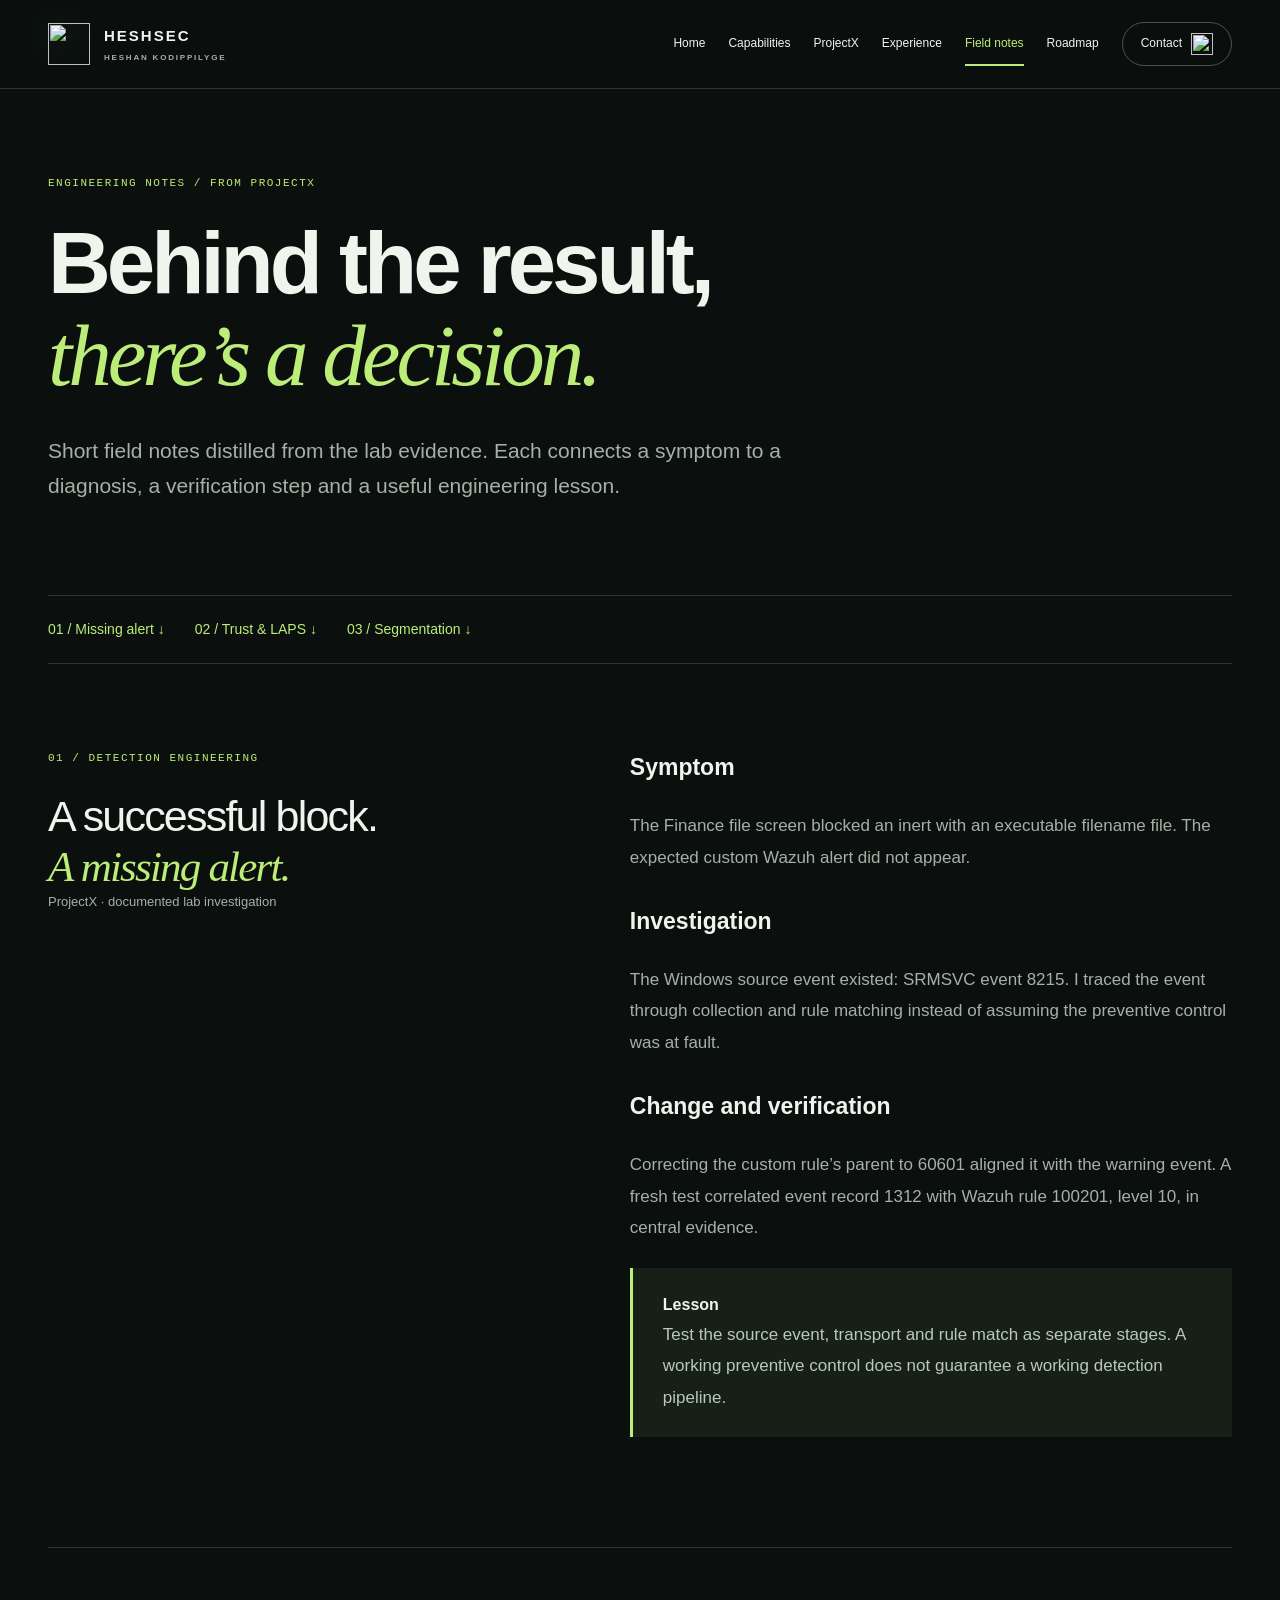
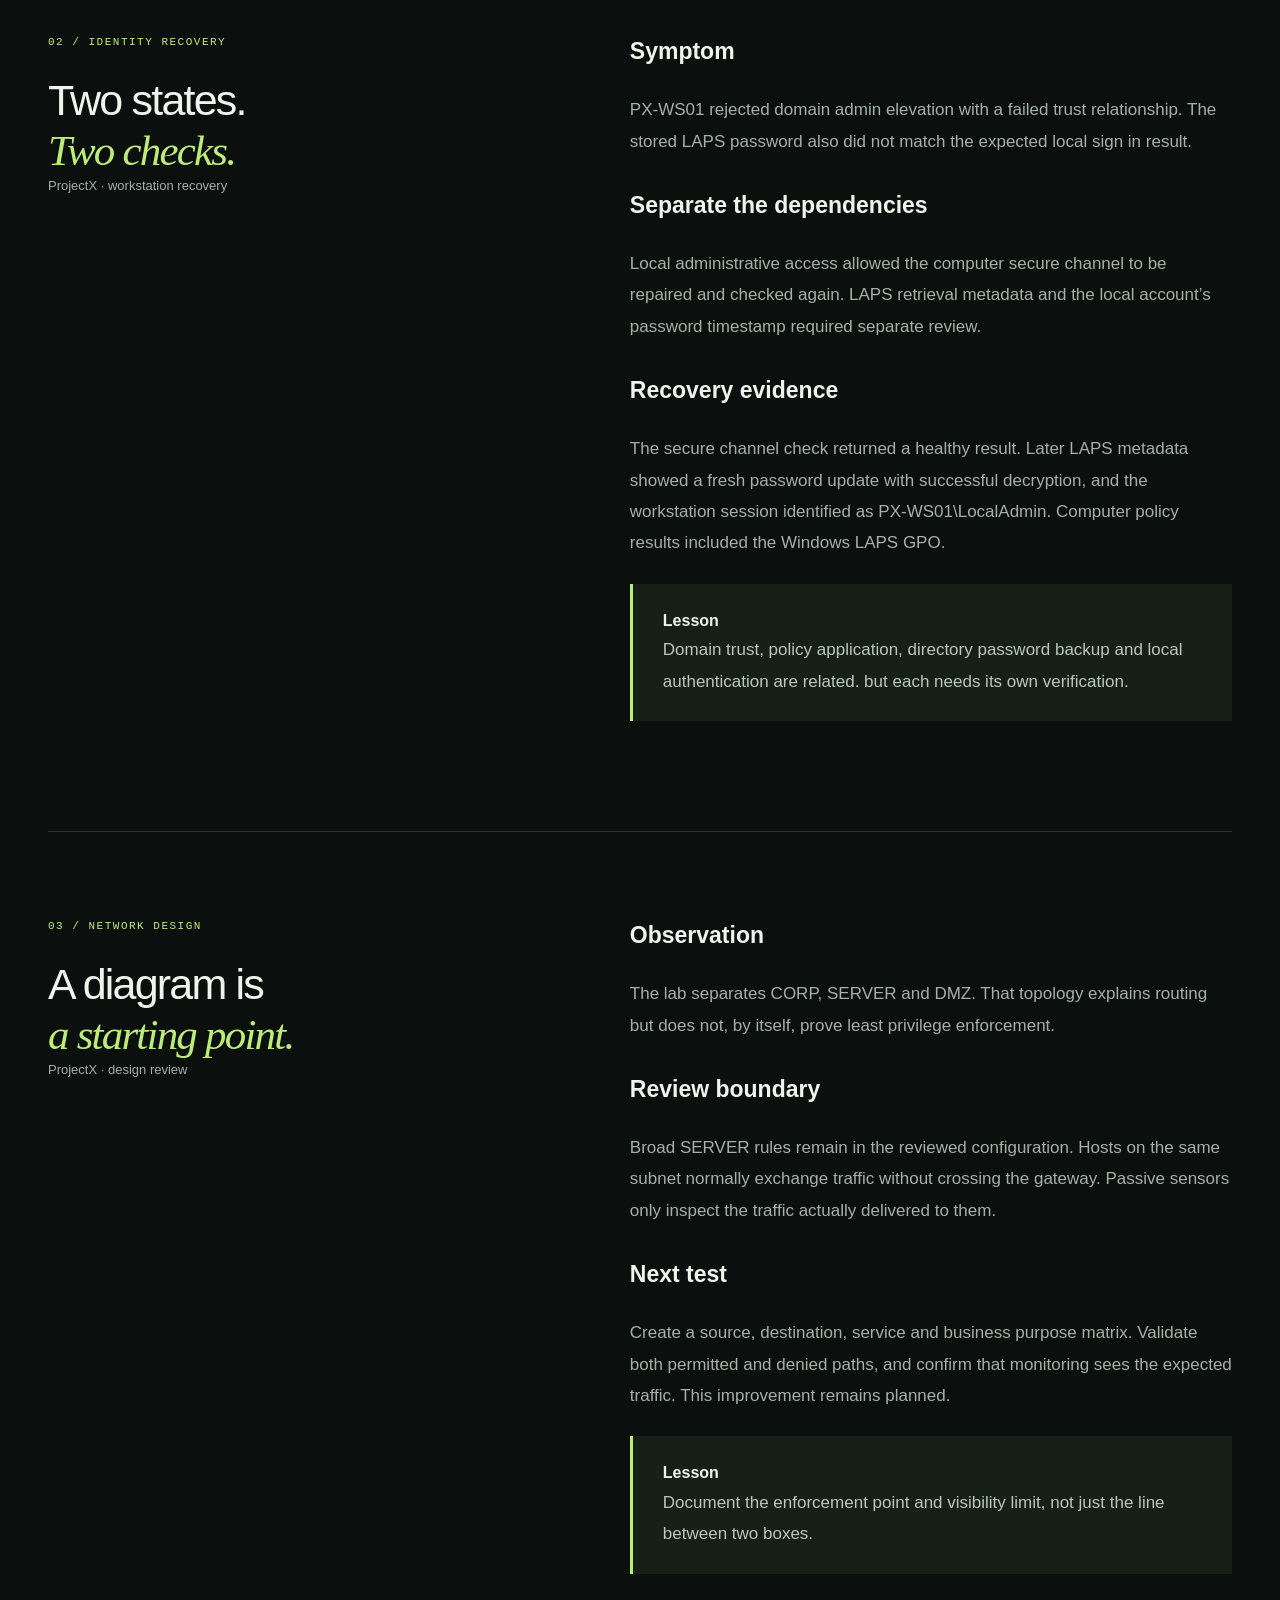
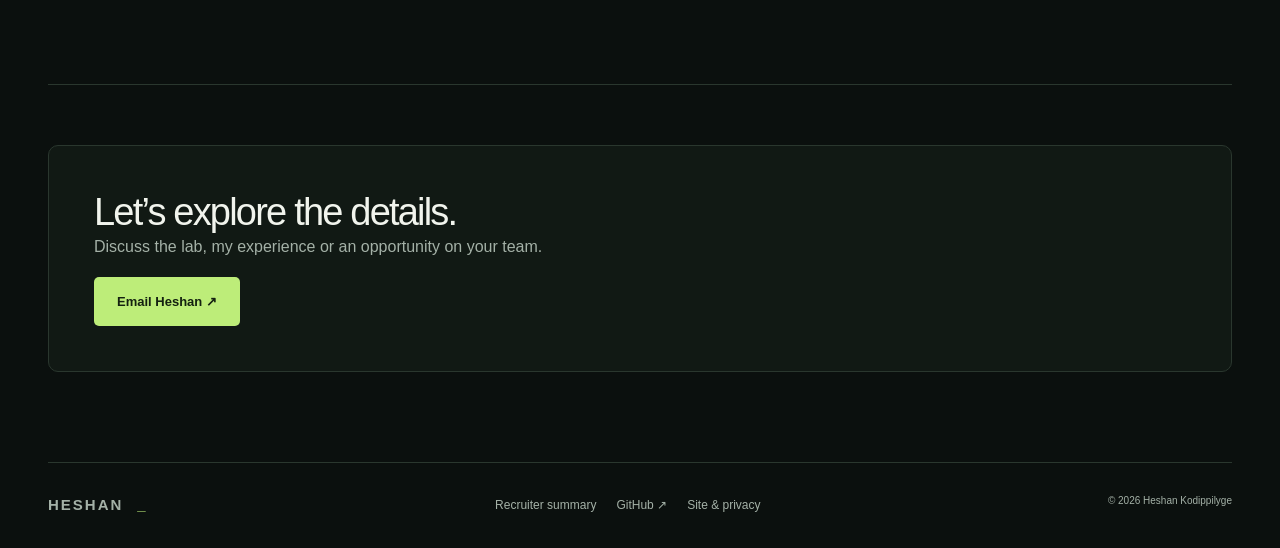
==== notes.html @ a9aa7997 "Publish HeshSec cybersecurity portfolio" ====
<!doctype html>
<html lang="en"><head><meta charset="utf-8"><meta name="viewport" content="width=device-width,initial-scale=1"><meta name="theme-color" content="#0b100e"><meta name="description" content="ProjectX investigations: missing Wazuh alerts, workstation trust and LAPS recovery, and network boundary limitations."><meta property="og:title" content="Engineering field notes — Heshan"><meta property="og:description" content="ProjectX investigations: missing Wazuh alerts, workstation trust and LAPS recovery, and network boundary limitations."><meta property="og:type" content="website"><title>Engineering field notes.  Heshan Kodippilyge</title><link rel="icon" href="assets/favicon.svg" type="image/svg+xml"><link rel="stylesheet" href="styles.css"><script src="app.js" defer></script></head><body><a class="skip" href="#main">Skip to content</a><header class="site-header"><div class="nav wrap"><a class="brand" href="index.html" aria-label="Heshan home"><img src="assets/heshsec.svg" width="42" height="42" alt=""><span>HESHSEC<small>HESHAN KODIPPILYGE</small></span></a><button class="menu" aria-expanded="false" aria-controls="navigation" aria-label="Toggle navigation">Menu ☰</button><nav id="navigation" aria-label="Main navigation"><a href="index.html">Home</a><a href="capabilities.html">Capabilities</a><a href="projectx.html">ProjectX</a><a href="about.html">Experience</a><a href="notes.html">Field notes</a><a href="outlook.html">Roadmap</a><a class="nav-cta" href="index.html#connect">Contact <img class="icon" src="assets/icon-arrow.svg" width="24" height="24" alt=""></a></nav></div></header><main id="main"><section class="page-hero wrap"><p class="eyebrow">ENGINEERING NOTES / FROM PROJECTX</p><h1>Behind the result,<br><em>there’s a decision.</em></h1><p class="lead">Short field notes distilled from the lab evidence. Each connects a symptom to a diagnosis, a verification step and a useful engineering lesson.</p></section>
<nav class="wrap note-index" aria-label="Field note topics"><a href="#detection">01 / Missing alert ↓</a><a href="#trust">02 / Trust &amp; LAPS ↓</a><a href="#boundaries">03 / Segmentation ↓</a></nav>
<article id="detection" class="wrap journal"><div><p class="eyebrow">01 / DETECTION ENGINEERING</p><h2>A successful block.<br><em>A missing alert.</em></h2><p class="small">ProjectX · documented lab investigation</p></div><div class="prose"><h3>Symptom</h3><p>The Finance file screen blocked an inert with an executable filename file. The expected custom Wazuh alert did not appear.</p><h3>Investigation</h3><p>The Windows source event existed: SRMSVC event 8215. I traced the event through collection and rule matching instead of assuming the preventive control was at fault.</p><h3>Change and verification</h3><p>Correcting the custom rule’s parent to 60601 aligned it with the warning event. A fresh test correlated event record 1312 with Wazuh rule 100201, level 10, in central evidence.</p><div class="callout"><strong>Lesson</strong><p>Test the source event, transport and rule match as separate stages. A working preventive control does not guarantee a working detection pipeline.</p></div></div></article>
<article id="trust" class="wrap journal"><div><p class="eyebrow">02 / IDENTITY RECOVERY</p><h2>Two states.<br><em>Two checks.</em></h2><p class="small">ProjectX · workstation recovery</p></div><div class="prose"><h3>Symptom</h3><p>PX-WS01 rejected domain admin elevation with a failed trust relationship. The stored LAPS password also did not match the expected local sign in result.</p><h3>Separate the dependencies</h3><p>Local administrative access allowed the computer secure channel to be repaired and checked again. LAPS retrieval metadata and the local account’s password timestamp required separate review.</p><h3>Recovery evidence</h3><p>The secure channel check returned a healthy result. Later LAPS metadata showed a fresh password update with successful decryption, and the workstation session identified as PX-WS01\LocalAdmin. Computer policy results included the Windows LAPS GPO.</p><div class="callout"><strong>Lesson</strong><p>Domain trust, policy application, directory password backup and local authentication are related. but each needs its own verification.</p></div></div></article>
<article id="boundaries" class="wrap journal"><div><p class="eyebrow">03 / NETWORK DESIGN</p><h2>A diagram is<br><em>a starting point.</em></h2><p class="small">ProjectX · design review</p></div><div class="prose"><h3>Observation</h3><p>The lab separates CORP, SERVER and DMZ. That topology explains routing but does not, by itself, prove least privilege enforcement.</p><h3>Review boundary</h3><p>Broad SERVER rules remain in the reviewed configuration. Hosts on the same subnet normally exchange traffic without crossing the gateway. Passive sensors only inspect the traffic actually delivered to them.</p><h3>Next test</h3><p>Create a source, destination, service and business purpose matrix. Validate both permitted and denied paths, and confirm that monitoring sees the expected traffic. This improvement remains planned.</p><div class="callout"><strong>Lesson</strong><p>Document the enforcement point and visibility limit, not just the line between two boxes.</p></div></div></article><aside class="end-cta wrap"><h2>Let’s explore the details.</h2><p>Discuss the lab, my experience or an opportunity on your team.</p><a class="button primary" href="mailto:heshankodippilyge@outlook.com">Email Heshan ↗</a></aside></main><footer class="wrap"><a class="brand" href="index.html">HESHAN<span class="lime">_</span></a><div class="footer-links"><a href="resume.html">Recruiter summary</a><a href="https://github.com/HeshSec">GitHub ↗</a><a href="privacy.html">Site &amp; privacy</a></div><span>© 2026 Heshan Kodippilyge</span></footer></body></html>
---- styles.css ----
:root{--bg:#0b100e;--panel:#111914;--ink:#f1f4ed;--muted:#a4b1a7;--lime:#bded79;--line:#2a372e}*{box-sizing:border-box}html{scroll-behavior:smooth;scroll-padding-top:35px}body{margin:0;background:var(--bg);color:var(--ink);font:16px/1.65 "Segoe UI",Arial,sans-serif}a{color:inherit;text-decoration:none}button{font:inherit}a,button,summary{-webkit-tap-highlight-color:transparent}a:focus-visible,button:focus-visible,summary:focus-visible,[tabindex]:focus-visible{outline:2px solid var(--lime);outline-offset:6px}.wrap{width:min(1280px,calc(100% - 96px));margin-inline:auto}.nav{height:110px;display:flex;align-items:center;justify-content:space-between;border-bottom:1px solid var(--line);gap:20px}.brand{display:flex;align-items:center;gap:14px;font-size:15px;font-weight:750;letter-spacing:2px}.brand-mark{font-size:29px;color:var(--lime);letter-spacing:-5px;margin-right:8px}.brand-mark span{color:#edf4e8}.brand-sub{font-size:9px;color:var(--muted);letter-spacing:1.7px}nav{display:flex;gap:30px;align-items:center;font-size:13px}nav a:hover,.text-link:hover{color:var(--lime)}.nav-cta{border:1px solid #455745;padding:10px 18px;border-radius:100px}.menu{display:none}.hero{min-height:650px;display:grid;grid-template-columns:1.1fr 1fr;align-items:center;gap:15px;padding-block:72px 65px;position:relative}.eyebrow,.mono,.step,.skill-line{font-family:Consolas,monospace;font-size:11px;letter-spacing:1.5px}.eyebrow{color:var(--lime);margin:0 0 25px}.dot,.mini-dot{display:inline-block;width:6px;height:6px;border-radius:50%;background:var(--lime);margin-right:9px;box-shadow:0 0 14px #b5ef7680}h1,h2,h3,p{margin-top:0}h1{font-size:clamp(56px,5.9vw,86px);line-height:1.06;letter-spacing:-4.5px;margin-bottom:28px;font-weight:600}em{font-family:Georgia,serif;font-weight:400;color:var(--lime)}.intro{font-size:17px;line-height:1.8;color:#bdc7bd;max-width:520px}.actions{display:flex;align-items:center;gap:30px;margin-top:35px}.button{display:inline-flex;justify-content:center;align-items:center;gap:25px;padding:14px 23px;border-radius:5px;font-size:13px;font-weight:700;transition:transform .2s,background .2s}.button:hover{transform:translateY(-3px)}.primary{background:var(--lime);color:#142110}.primary:hover{background:#d3ff9a}.secondary{border:1px solid #526746;background:#192419;margin-top:24px}.text-link{font-size:13px}.hero-note{font-size:11px;color:var(--muted);margin:28px 0 0}.hero-art{height:495px;position:relative;overflow:hidden;background:radial-gradient(ellipse at 65% 54%,#80c43a12,transparent 65%)}.planet{position:absolute;width:370px;height:370px;left:25%;top:65px;border-radius:50%;border:1px solid #9dcc6677;background:radial-gradient(circle at 35% 30%,#66864425,transparent 55%),radial-gradient(circle at 80% 75%,#000d,transparent 70%);box-shadow:inset 14px 3px 45px #b6ef6d20,25px 10px 80px #739c3320;overflow:hidden;transform:rotate(-22deg)}.planet-grid{position:absolute;inset:-40%;border-radius:50%;background-image:linear-gradient(#afd37b26 1px,transparent 1px),linear-gradient(90deg,#afd37b26 1px,transparent 1px);background-size:33px 33px;transform:perspective(350px) rotateY(23deg);mask-image:radial-gradient(circle,#000 26%,transparent 67%)}.orbit{position:absolute;border:1px solid #8cba532c;border-radius:50%;width:510px;height:200px;left:7%;top:150px;transform:rotate(-40deg)}.orbit-two{transform:rotate(45deg);height:240px}.art-node{position:absolute;background:#101811ed;border:1px solid #6c913e80;padding:17px 22px;border-radius:12px;box-shadow:0 14px 50px #0007;animation:float 7s ease-in-out infinite}.art-node span{font:9px Consolas,monospace;letter-spacing:1.2px;color:var(--lime);display:block}.art-node strong{font-size:22px;font-weight:500;display:block;margin:6px 0 0}.art-node small{font-size:10px;color:var(--muted)}.identity{top:49px;left:7%}.detection{right:0;top:197px;animation-delay:-2s}.network{left:11%;bottom:65px;animation-delay:-4s}.art-label{position:absolute;bottom:25px;right:0;font:9px Consolas,monospace;letter-spacing:1.5px}.art-caption{position:absolute;bottom:0;right:0;font-size:9px;color:#9eada0}@keyframes float{50%{transform:translateY(-9px)}}.metrics{display:grid;grid-template-columns:repeat(4,1fr);border-top:1px solid var(--line);border-bottom:1px solid var(--line);padding:30px 0}.metrics>div{display:flex;gap:20px;align-items:center;padding-left:25px;border-left:1px solid var(--line)}.metrics>div:first-child{padding-left:0;border:0}.metrics strong{font:40px Georgia,serif;color:var(--lime)}.metrics span{font-size:11px;line-height:1.8;color:var(--muted)}.section{padding-block:105px}.section-heading{display:flex;justify-content:space-between;gap:35px;align-items:end;margin-bottom:42px}h2{font-size:clamp(35px,3.6vw,51px);line-height:1.15;letter-spacing:-1.8px;font-weight:500;margin:0}.aside{font-size:12px;color:var(--muted);margin:0 0 5px}.project{border:1px solid var(--line);border-radius:12px;background:linear-gradient(120deg,#172219,#0e1511);padding:33px}.project-top{display:flex;justify-content:space-between;gap:15px;align-items:center;margin-bottom:35px}.pill{font:9px Consolas,monospace;letter-spacing:1px;color:var(--lime);border:1px solid #5a7440;padding:7px 11px;border-radius:100px}.muted{color:var(--muted)}.project-layout{display:grid;grid-template-columns:1fr 1.1fr;gap:65px}.project-copy h3{font-size:61px;letter-spacing:-3px;margin:0;line-height:1.1;font-weight:500}.lime{color:var(--lime)}.project-sub{font-size:15px;color:#d0dacd;margin:9px 0 20px}.project-copy>p:not(.project-sub){font-size:14px;color:var(--muted)}.tags{display:flex;flex-wrap:wrap;gap:7px}.tags span{font-size:10px;padding:4px 9px;background:#263425;border:1px solid #384834;border-radius:3px;color:#d0d9c9}.topology{background:#0b110e;border:1px solid #31402f;border-radius:8px;padding:23px}.topology-header{display:flex;justify-content:space-between;font-size:10px;color:var(--muted)}.gateway{border:1px solid #536c3e;max-width:240px;text-align:center;margin:25px auto 0;padding:10px;font-size:13px;background:#162014}.gateway small{display:block;color:var(--muted);font-size:9px}.branches{height:28px;display:flex;justify-content:space-around;position:relative;margin:0 16%}.branches:before{content:"";position:absolute;inset:12px 0 auto;height:1px;background:#4c613d}.branches i{height:15px;width:1px;background:#4c613d;align-self:end}.branches:after{content:"";position:absolute;left:50%;top:0;height:13px;background:#4c613d;width:1px}.zones{display:grid;grid-template-columns:repeat(3,1fr);gap:9px}.zones button{border:1px solid #374834;background:#131d13;color:#d5dfce;padding:12px 3px;font:11px Consolas,monospace;cursor:pointer;border-radius:4px}.zones button[aria-selected=true]{border-color:var(--lime);background:#23331c;color:var(--lime)}.zones small{display:block;font:9px "Segoe UI",sans-serif;margin-top:7px}.topology [role=tabpanel]{padding:22px 0 0;min-height:155px}.topology [role=tabpanel] strong{font-size:13px;font-weight:500}.topology [role=tabpanel] p{font-size:11px;color:var(--muted);line-height:1.8;margin:8px 0}.topology [role=tabpanel] span{font:9px Consolas,monospace;color:var(--lime)}.topology-note{font-size:9px;color:var(--muted);margin:7px 0 0}.case-study{display:grid;grid-template-columns:1fr 1fr;gap:85px;margin-top:70px}.case-study h3{font-size:34px;line-height:1.2;letter-spacing:-1px;font-weight:500}.case-study p{font-size:14px;color:var(--muted)}details{border-top:1px solid var(--line);margin-top:25px;padding-top:16px}summary{cursor:pointer;display:flex;justify-content:space-between;font-size:13px;color:var(--lime)}details p{padding-top:15px;margin-bottom:0}.evidence-chain{list-style:none;padding:10px 0 0;margin:0}.evidence-chain li{display:flex;gap:20px;align-items:center;padding:25px 0;border-bottom:1px solid var(--line)}.evidence-chain li>span{font:27px Georgia,serif;color:#66835b}.evidence-chain strong{font-size:19px;font-weight:500}.evidence-chain p{margin:3px 0 0;font-size:12px}.evidence-chain b{margin-left:auto;font:9px Consolas,monospace;color:var(--lime);letter-spacing:1px}.evidence-footer{display:flex;justify-content:space-between;gap:20px;margin-top:45px;padding-top:20px;border-top:1px solid var(--line)}.evidence-footer span{color:var(--muted);font-size:9px}.evidence-footer a{font-size:12px;color:var(--lime)}.approach{background:#111914;border-block:1px solid var(--line)}.capabilities,.roadmap{display:grid;grid-template-columns:repeat(3,1fr);gap:30px}.capabilities article{padding:0 28px 0 0;border-right:1px solid var(--line)}.capabilities article:last-child{border:0}.step{color:var(--lime)}.capabilities h3,.roadmap h3{font-size:23px;line-height:1.3;font-weight:500;letter-spacing:-.5px;margin:22px 0 15px}.capabilities p,.roadmap p{font-size:13px;color:var(--muted)}.skill-line{display:block;font-size:9px;color:#bccdb2;margin-top:25px}.roadmap article{border:1px solid var(--line);border-radius:8px;padding:26px;background:linear-gradient(145deg,#172017,#0c120f);transition:border-color .2s}.roadmap article:hover{border-color:#749457}.subdued{color:var(--muted);border-color:#42523c}.project-symbol{font:57px Georgia,serif;color:var(--lime);margin:35px 0 23px}.roadmap-note{margin:30px 0 0;font-size:12px;color:var(--muted)}.connect{border:1px solid #50613b;border-radius:10px;padding:50px;background:radial-gradient(ellipse at top right,#61803325,transparent 65%),#131c12;margin-bottom:85px}.connect h2{font-size:54px}.connect-bottom{display:flex;justify-content:space-between;align-items:center;gap:35px;margin-top:30px}.connect-bottom p{font-size:13px;max-width:620px;margin:0}.contact-note{font-size:10px;color:var(--muted);margin:23px 0 0}footer{border-top:1px solid var(--line);display:flex;justify-content:space-between;gap:25px;padding-block:30px;font-size:10px;color:var(--muted)}footer p{margin:0}.skip{position:fixed;top:-100px;left:15px;padding:10px 20px;background:var(--lime);color:#000;z-index:100}.skip:focus{top:10px}@media(min-width:1600px){.hero{min-height:730px}}@media(max-width:1050px){.brand-sub{display:none}.wrap{width:calc(100% - 56px)}.hero{grid-template-columns:1.1fr 1fr}.planet{width:300px;height:300px;left:13%;top:100px}.art-node{padding:14px}.art-node strong{font-size:18px}.network{left:0}.identity{left:0}.metrics>div{gap:10px;padding-left:15px}.metrics strong{font-size:32px}.project-layout{gap:28px}.case-study{gap:40px}.connect h2{font-size:44px}}@media(max-width:760px){.wrap{width:calc(100% - 40px)}.nav{height:80px;position:relative}.menu{display:block;background:none;color:var(--ink);border:1px solid #46553e;padding:5px 12px;font-size:12px;border-radius:4px}.nav nav{display:none;position:absolute;top:79px;left:-20px;right:-20px;padding:22px;background:#111b14;z-index:5;flex-direction:column;align-items:stretch;border-bottom:1px solid var(--line)}.nav nav.open{display:flex}.hero{display:flex;flex-direction:column;align-items:stretch;padding-block:50px 25px;gap:20px}h1{font-size:61px;letter-spacing:-3.5px}.intro{font-size:15px}.eyebrow{font-size:9px;letter-spacing:1px}.hero-art{height:350px;max-width:520px;width:100%;align-self:center}.planet{width:260px;height:260px;top:35px;left:30%}.identity{top:5px;left:9%}.detection{top:133px;right:2%}.network{bottom:48px;left:11%}.orbit{top:55px;left:3%;width:400px}.art-label{font-size:8px;bottom:20px}.metrics{grid-template-columns:1fr 1fr;row-gap:23px;padding-block:25px}.metrics>div{border:0;padding-left:0;gap:15px}.metrics strong{font-size:35px}.metrics span{font-size:9px}.section{padding-block:65px}.section-heading{display:block;margin-bottom:30px}.aside{margin-top:20px}h2{font-size:36px}.project{padding:20px}.project-top{align-items:start;flex-direction:column;gap:12px}.project-top .mono{font-size:9px}.project-layout,.case-study{grid-template-columns:1fr;gap:35px}.project-copy h3{font-size:53px}.topology{padding:16px}.case-study{margin-top:45px}.evidence-chain{padding-top:0}.capabilities,.roadmap{grid-template-columns:1fr;gap:27px}.capabilities article{border:0;border-bottom:1px solid var(--line);padding:0 0 25px}.project-symbol{margin:20px 0}.roadmap article{padding:25px}.connect{padding:28px;margin-bottom:50px}.connect h2{font-size:37px}.connect-bottom{align-items:start;flex-direction:column;gap:25px}.evidence-footer{flex-direction:column;gap:12px}footer{flex-wrap:wrap}footer p{display:none}}@media(prefers-reduced-motion:reduce){html{scroll-behavior:auto}*,*:before,*:after{animation:none!important;transition:none!important}}
/* Complete portfolio: shared editorial layouts */
.profile-strip{display:grid;grid-template-columns:1.05fr 1fr;gap:22px 60px;padding:65px 0;border-bottom:1px solid var(--line)}.profile-strip h2{font-size:36px}.profile-strip p{color:var(--muted);max-width:580px}.profile-strip>a{grid-column:2}.notes-grid{display:grid;grid-template-columns:1fr 1fr;gap:24px}.note-card{padding:34px;border:1px solid var(--line);background:var(--panel);border-radius:10px;transition:transform .2s,border-color .2s}.note-card:hover{transform:translateY(-4px);border-color:#69864c}.note-card h3{font-size:28px;line-height:1.25;max-width:420px}.note-card p{color:var(--muted)}.contact-links{display:flex;flex-wrap:wrap;gap:20px 35px;margin-top:35px;font-size:14px}.contact-links a:first-child{overflow-wrap:anywhere}.contact-links a:hover,.footer-links a:hover{color:var(--lime)}.footer-links{display:flex;gap:20px;font-size:12px}.page-hero{padding:85px 0 70px;max-width:1280px}.page-hero h1{font-size:clamp(52px,6.8vw,94px);line-height:1.06;margin:23px 0 30px;letter-spacing:-4px}.page-hero .lead{font-size:21px;max-width:780px;color:var(--muted);line-height:1.7}.detail-grid{display:grid;grid-template-columns:.85fr 1.15fr;gap:90px}.detail-grid h2{font-size:44px}.profile-card{border:1px solid var(--line);border-radius:12px;padding:35px;background:linear-gradient(145deg,#1a251a,#101712);align-self:start}.profile-card h2{font-size:36px}.profile-card p{color:var(--muted)}.monogram{font-size:80px;letter-spacing:-9px;line-height:1.2;margin-bottom:25px}.monogram span{color:var(--lime)}.prose{max-width:780px}.prose p,.prose li{color:var(--muted);font-size:17px;line-height:1.85}.prose h3{margin-top:30px;font-size:23px}.prose a,.legal a,.trend-context a,.roadmap-detail a,.research-note a,.resume-sheet a:not(.button){color:var(--lime);text-decoration:underline;text-underline-offset:4px}.timeline{margin-top:40px}.timeline article{display:grid;grid-template-columns:230px 1fr;gap:45px;padding:38px 0;border-top:1px solid var(--line)}.time{font:15px/2 Consolas,monospace;color:var(--lime)}.time span{font-size:11px;color:var(--muted)}.timeline h3{margin:0;font-size:28px}.employer{color:var(--lime);margin:8px 0}.timeline ul{padding-left:20px;color:var(--muted);max-width:750px}.timeline li{margin:10px 0}.credential-grid{display:grid;grid-template-columns:repeat(4,1fr);gap:18px;margin-top:35px}.credential-grid article{border:1px solid var(--line);padding:25px;border-radius:8px;background:var(--panel)}.credential-grid h3{font-size:23px;line-height:1.35}.credential-grid p{color:var(--muted);font-size:15px}.small{font-size:13px;color:var(--muted)}.table-scroll{overflow:auto;margin-top:32px;border:1px solid var(--line);border-radius:8px}table{border-collapse:collapse;width:100%;min-width:660px;font-size:15px}th,td{text-align:left;padding:20px 24px;border-bottom:1px solid var(--line);vertical-align:top}th{color:var(--lime);font-size:12px;text-transform:uppercase;letter-spacing:1px;background:var(--panel)}td{color:var(--muted)}td:first-child{color:var(--ink);font-weight:600;width:23%}tr:last-child td{border-bottom:0}.end-cta{padding:45px;margin-block:60px 90px;background:var(--panel);border:1px solid var(--line);border-radius:10px}.end-cta h2{font-size:38px}.end-cta p{color:var(--muted)}.project-facts{display:grid;grid-template-columns:repeat(4,1fr);border-block:1px solid var(--line);padding:25px 0;gap:20px}.project-facts span{display:block;font:10px/2 Consolas,monospace;letter-spacing:1.5px;color:var(--muted)}.project-facts strong{font-size:15px;font-weight:600}.architecture-full{padding:40px;border:1px solid var(--line);background:var(--panel);border-radius:12px}.wan{width:max-content;max-width:100%;margin:auto;padding:12px 20px;border:1px solid #455745;border-radius:8px;font-size:14px}.diagram-line{width:1px;height:28px;background:#729454;margin:auto}.architecture-full .gateway{max-width:390px;margin:auto;padding:15px}.network-columns{display:grid;grid-template-columns:1fr 1.3fr 1fr;gap:20px}.network-columns article{background:var(--bg);border:1px solid #415336;border-top:3px solid #8ab363;padding:24px;border-radius:6px}.network-columns h3{font-size:21px;margin-top:8px}.network-columns p{font-size:13px;color:var(--muted)}.machine{padding:15px 0;border-top:1px solid var(--line)}.machine strong,.machine span{display:block}.machine strong{font:15px Consolas,monospace;color:var(--lime)}.machine span{font-size:12px;color:var(--muted);margin-top:8px}.telemetry-band{padding:20px 25px;border:1px dashed #627a4b;margin-top:25px;border-radius:8px;display:flex;align-items:center;gap:35px}.telemetry-band p{font-size:14px;color:var(--muted);margin:0}.case-steps{display:grid;grid-template-columns:repeat(3,1fr);gap:30px;margin:40px 0}.case-steps article{border-top:1px solid var(--line);padding-top:25px}.case-steps article>span{font:12px Consolas,monospace;color:var(--lime)}.case-steps h3{font-size:24px}.case-steps p{color:var(--muted)}.callout{background:#172017;border-left:3px solid var(--lime);padding:24px 30px;margin:25px 0}.callout p{margin-bottom:0;color:#b9c7bc}.note-index{display:flex;gap:30px;border-block:1px solid var(--line);padding-block:22px;font-size:14px;color:var(--lime);flex-wrap:wrap}.journal{display:grid;grid-template-columns:1fr 1.2fr;gap:80px;padding-block:85px;border-bottom:1px solid var(--line)}.journal h2{font-size:43px}.journal .prose h3:first-child{margin-top:0}.trend-context{border:1px solid var(--line);padding:32px;border-radius:10px;background:var(--panel)}.trend-context>p:last-child{font-size:18px;color:var(--muted);max-width:980px}.roadmap-detail article{display:grid;grid-template-columns:100px 1fr;gap:35px;padding:75px 0;border-bottom:1px solid var(--line)}.roadmap-number{color:#78965d;font-size:58px;font-family:Georgia,serif}.roadmap-detail h2{font-size:48px;margin-top:20px}.roadmap-detail article>div:last-child{max-width:850px}.roadmap-detail p{font-size:19px;color:var(--muted)}dl{display:grid;grid-template-columns:180px 1fr;gap:20px 30px;margin-top:30px}dt{color:var(--lime);font-size:13px;font-weight:600}dd{margin:0;color:var(--muted)}.research-note{margin:50px auto}.research-note h3{margin-top:0}.resume-sheet{max-width:950px;padding-bottom:70px}.resume-actions{display:flex;align-items:center;gap:30px;margin-bottom:25px}.resume-actions button{cursor:pointer;border:0}.resume-sheet h2{font-size:26px;border-bottom:1px solid var(--line);padding-bottom:12px;margin-top:40px}.resume-sheet h3{font-size:20px;margin-bottom:5px}.resume-sheet p{color:var(--muted)}.resume-contact{overflow-wrap:anywhere}.legal{margin-bottom:100px}.legal h2{font-size:27px;margin-top:35px}.nav a[aria-current=page]{color:var(--lime)}.footer-links{flex-wrap:wrap}
@media(max-width:1050px){.brand-sub{display:none}.credential-grid{grid-template-columns:1fr 1fr}.detail-grid,.journal{gap:40px}.network-columns{gap:12px}.network-columns article{padding:16px}.profile-strip{gap:25px}.nav nav{gap:22px}}
@media(max-width:760px){.page-hero{padding:55px 0 45px}.page-hero h1{letter-spacing:-2.5px;font-size:51px}.page-hero .lead{font-size:18px}.profile-strip,.detail-grid,.journal,.notes-grid{grid-template-columns:1fr}.profile-strip>a{grid-column:1}.profile-strip{padding:40px 0;gap:10px}.profile-strip h2{font-size:34px}.journal{padding-block:50px;gap:20px}.journal h2,.detail-grid h2{font-size:35px}.contact-links{flex-direction:column;gap:18px}.footer-links{flex-direction:column;gap:10px}.timeline article{grid-template-columns:1fr;gap:15px}.timeline h3{font-size:24px}.credential-grid{grid-template-columns:1fr}.project-facts{grid-template-columns:1fr 1fr}.project-facts strong{font-size:13px}.architecture-full{padding:22px}.network-columns,.case-steps{grid-template-columns:1fr}.telemetry-band{display:block;padding:18px}.telemetry-band strong{display:block;margin-bottom:12px}.roadmap-detail article{grid-template-columns:1fr;gap:10px;padding-block:45px}.roadmap-number{font-size:40px}.roadmap-detail h2{font-size:36px}dl{grid-template-columns:1fr;gap:10px}dd{margin-bottom:15px}.trend-context{padding:25px}.trend-context>p:last-child{font-size:16px}.end-cta{padding:28px}.end-cta h2{font-size:32px}.resume-actions{flex-direction:column;align-items:start;gap:15px}.note-card{padding:25px}.note-index{gap:16px}.research-note{padding:22px}.note-card h3{font-size:25px}}
@media print{body{background:white!important;color:#142014!important;font:10pt/1.4 Arial,sans-serif}.nav,.skip,footer,.resume-actions,.hero-art,.menu{display:none!important}.wrap{width:100%;max-width:none}.page-hero{padding:0}.page-hero h1{font-size:30pt;line-height:1;letter-spacing:-1px;margin:0 0 12px}.page-hero .eyebrow{display:none}.page-hero .lead{font-size:11pt;margin:0 0 10px}.resume-sheet{padding:0}.resume-sheet h2{font-size:13pt;margin-top:14px;padding-bottom:4px}.resume-sheet h3{font-size:11pt;margin-top:12px}.resume-sheet p,.small,.page-hero .lead{color:#273527!important;font-size:9pt;line-height:1.4}em,.lime,a{color:#1e492b!important}h2,h3{break-after:avoid}p{orphans:3;widows:3}@page{size:A4;margin:15mm}}
html:not(.js) .menu{display:none}@media(max-width:760px){html:not(.js) .nav{height:auto;padding-block:20px;flex-wrap:wrap}html:not(.js) .nav nav{display:flex;position:static;width:100%;flex-wrap:wrap;padding:15px 0;gap:15px;background:transparent;border:0}}
/* Final visual identity and responsive navigation */
.site-header{position:sticky;top:0;z-index:50;background:rgba(11,16,14,.96);backdrop-filter:blur(18px);border-bottom:1px solid #29362c}.site-header .nav{height:88px;border:0}.brand img{flex-shrink:0;filter:drop-shadow(0 0 15px #a6de5722)}.brand small{display:block;font-size:8px;color:var(--muted);letter-spacing:1.8px;margin-top:3px}.site-header nav{gap:23px;font-size:12px}.site-header nav a{position:relative;white-space:nowrap}.site-header nav a[aria-current=page]:after{content:'';position:absolute;left:0;right:0;bottom:-12px;height:2px;background:var(--lime)}.nav-cta{display:flex;align-items:center;gap:9px}.icon{display:inline-block;width:22px;height:22px;vertical-align:middle;flex-shrink:0}.feature-icon{display:block;width:49px;height:49px;padding:10px;border:1px solid #657d484d;background:linear-gradient(140deg,#2c4021,#132015);border-radius:12px;margin-bottom:25px;box-shadow:0 0 30px #a8d85a09}.hero{min-height:720px;gap:20px}.hero h1{font-size:clamp(56px,6.5vw,91px);line-height:1.04;letter-spacing:-4px}.hero-copy{padding-block:35px}.hero-art{border-radius:50%;background:radial-gradient(ellipse at center,#49782325,transparent 66%)}.hero-art .icon{display:block;margin-bottom:12px;width:30px;height:30px}.hero-credentials{display:flex;flex-wrap:wrap;gap:24px;font-size:12px;color:#ced9ce;margin:25px 0}.hero-credentials span{display:flex;align-items:center;gap:8px}.hero-art:before{content:'';position:absolute;inset:5%;border:1px dashed #66814a33;border-radius:50%;pointer-events:none}.button{gap:14px}.button.primary .icon{filter:brightness(.15)}.service-grid{display:grid;grid-template-columns:repeat(3,1fr);gap:22px}.service-grid>a{display:block;border:1px solid #31412e;border-radius:15px;padding:33px;background:radial-gradient(at top right,#35502533,transparent 70%),#111914;transition:transform .2s,border-color .2s}.service-grid>a:hover{transform:translateY(-5px);border-color:#92b85d}.service-grid h3{font-size:25px;line-height:1.3}.service-grid p{color:var(--muted);font-size:16px}.service-grid>a>span{color:var(--lime);font-size:12px}.capability-links{display:flex;flex-wrap:wrap;gap:22px;padding:25px 0;border-block:1px solid var(--line)}.capability-links a{display:flex;align-items:center;gap:10px;font-size:14px}.tool-list>div{border-bottom:1px solid var(--line);padding:18px 0;display:grid;grid-template-columns:170px 1fr;gap:20px}.tool-list strong{color:var(--lime)}.tool-list span{color:var(--muted);font-size:15px}.report-download{display:grid;grid-template-columns:65px 1fr;gap:25px;border:1px solid #5b7242;padding:42px;border-radius:16px;background:radial-gradient(at top left,#39552355,transparent 80%),#111914;margin-block:45px 85px}.report-download h2{font-size:36px}.report-download p{color:var(--muted);max-width:760px}.report-notice{padding:25px 0}.report-notice p{max-width:900px;color:var(--muted)}html{scroll-padding-top:115px}.motion-paused *{animation-play-state:paused!important}.motion-toggle{border:1px solid var(--line);color:var(--muted);background:var(--panel);padding:8px 12px;border-radius:7px;font-size:11px;cursor:pointer}.footer-links{align-items:center}.table-scroll:after{content:'Scroll horizontally to view all columns';display:none;color:var(--muted);font-size:11px;padding:10px}.project,.profile-card,.credential-grid article,.topology{box-shadow:0 15px 40px #00000015}
@media(max-width:1150px){.site-header .menu{display:block;background:transparent;color:var(--ink);border:1px solid #415336;padding:9px 15px;border-radius:7px;cursor:pointer}.site-header .nav nav{display:none;position:absolute;top:88px;left:0;right:0;max-height:calc(100dvh - 88px);overflow:auto;padding:24px 35px;background:#101a13;border-bottom:1px solid #475b38;flex-direction:column;align-items:stretch;gap:0}.site-header .nav nav.open{display:flex}.site-header nav a{padding:14px 0;font-size:16px;border-bottom:1px solid #28372a}.site-header nav .nav-cta{padding:14px 18px;margin-top:16px}.site-header nav a[aria-current=page]:after{display:none}.site-header .nav{position:relative}.site-header .nav nav{left:calc((100vw - 100%)/-2);right:calc((100vw - 100%)/-2)}html:not(.js) .site-header .nav{height:auto;flex-wrap:wrap;padding-block:16px}html:not(.js) .site-header nav{display:flex;position:static;width:100%;max-height:none}html:not(.js) .site-header .menu{display:none}}
@media(max-width:760px){.hero{min-height:0}.hero h1{font-size:59px;letter-spacing:-3px}.hero-copy{padding-block:5px}.hero-art{height:340px}.service-grid{grid-template-columns:1fr}.service-grid>a{padding:27px}.tool-list>div{grid-template-columns:1fr;gap:7px}.report-download{grid-template-columns:1fr;gap:0;padding:25px}.report-download h2{font-size:30px}.hero-credentials{gap:15px}.table-scroll:after{display:block}.brand{font-size:14px;gap:10px}.brand img{width:36px;height:36px}.brand small{font-size:7px}.site-header .nav{height:78px}.site-header .nav nav{top:78px;max-height:calc(100dvh - 78px)}.capability-links{flex-direction:column}.report-download .actions{align-items:start;flex-direction:column;gap:20px}}@media(prefers-reduced-motion:reduce){.service-grid>a{transition:none}.motion-toggle{display:none}}@media print{.site-header,.motion-toggle{display:none!important}.report-notice button{display:none}.report-notice p{color:#222}.report-notice{padding:0}section,article{box-shadow:none!important}.architecture-full,.network-columns article,.callout,.profile-card{background:white;color:#172017}.network-columns{grid-template-columns:1fr 1fr 1fr}.network-columns article{break-inside:avoid}.section{padding-block:25px}.page-hero h1{font-size:32pt}.gateway,.machine strong,td,th{color:#213521}.table-scroll{overflow:visible}table{min-width:0;font-size:9pt}th,td{padding:9px}.journal,.detail-grid{gap:20px}.report-download,.end-cta{display:none}.table-scroll:after{display:none}}
.journal>div,.hero-copy,.prose{min-width:0}.hero-art{border-radius:18px}.hero-art:before{border-radius:50%}@media(max-width:380px){.hero h1{font-size:47px}.journal h2{font-size:30px}.page-hero h1{font-size:44px}.capability-links a{font-size:12px}.hero-credentials{font-size:11px}.service-grid h3{font-size:23px}}
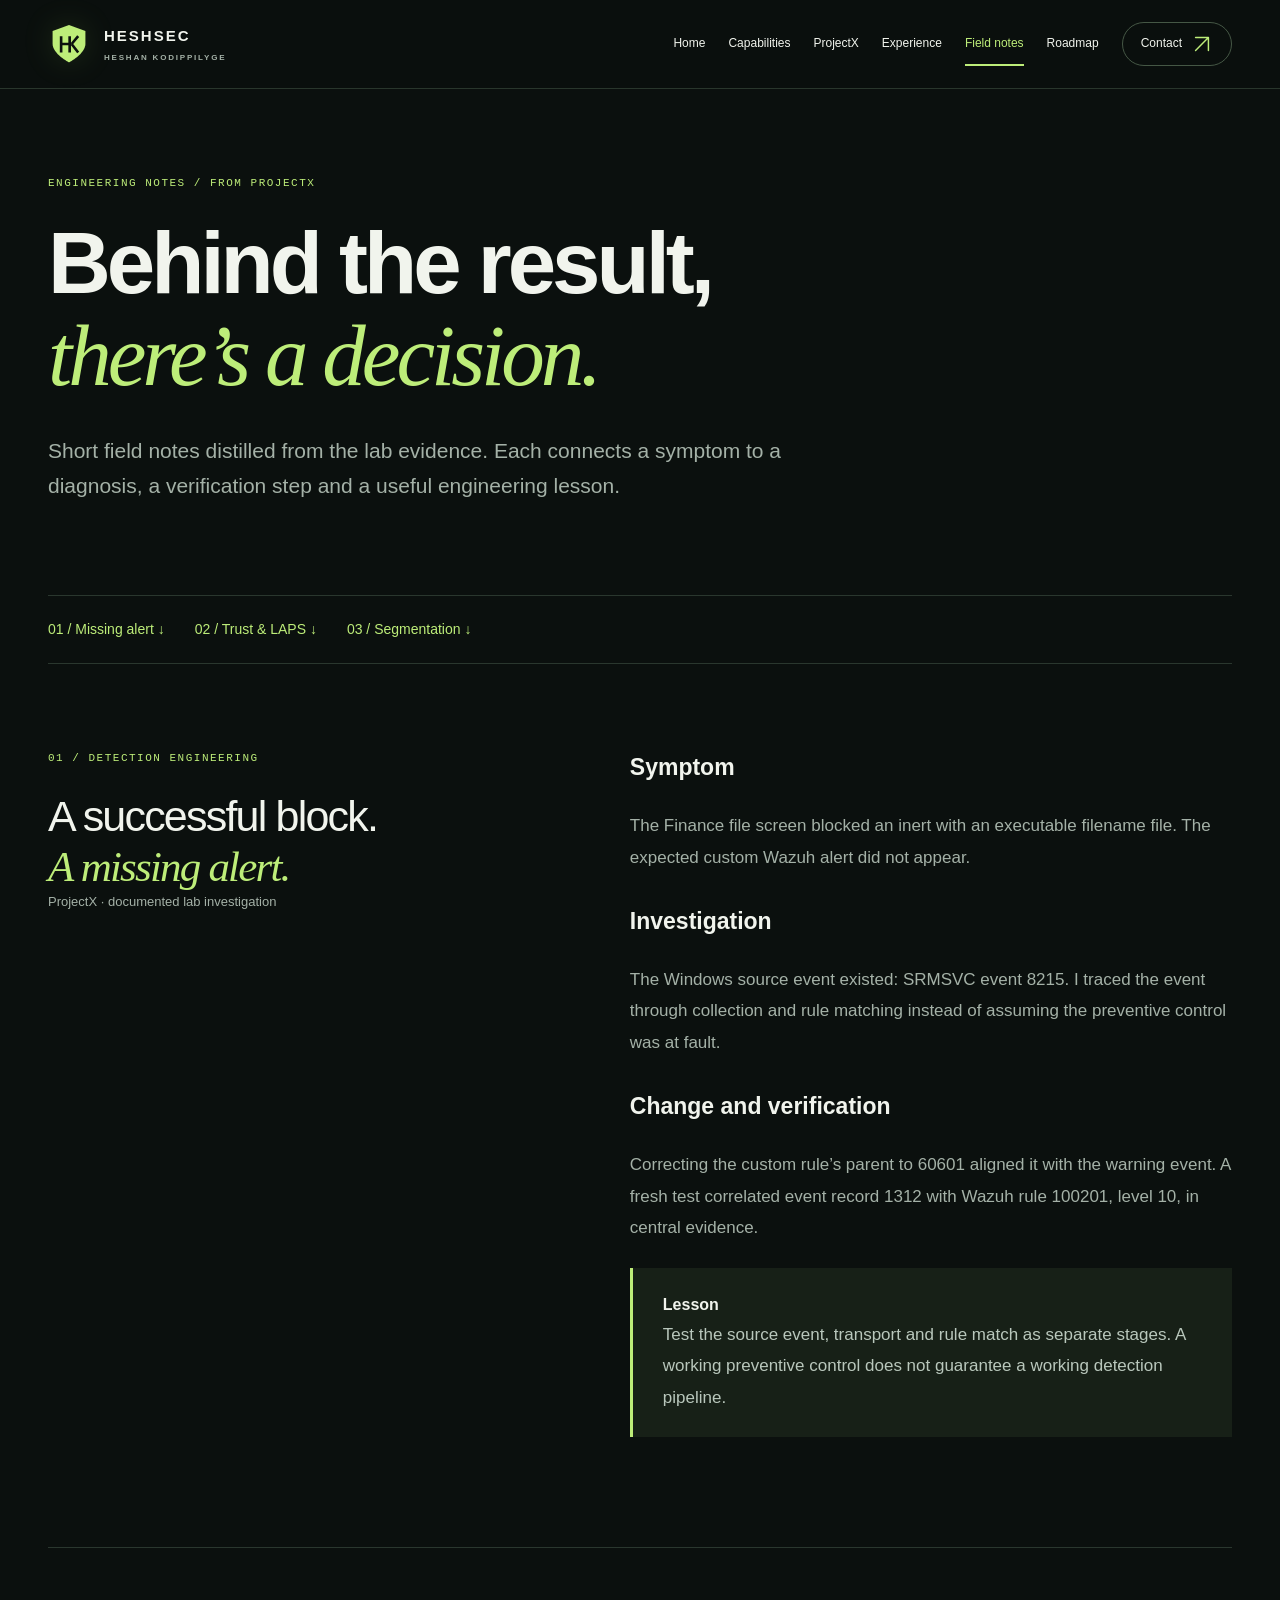
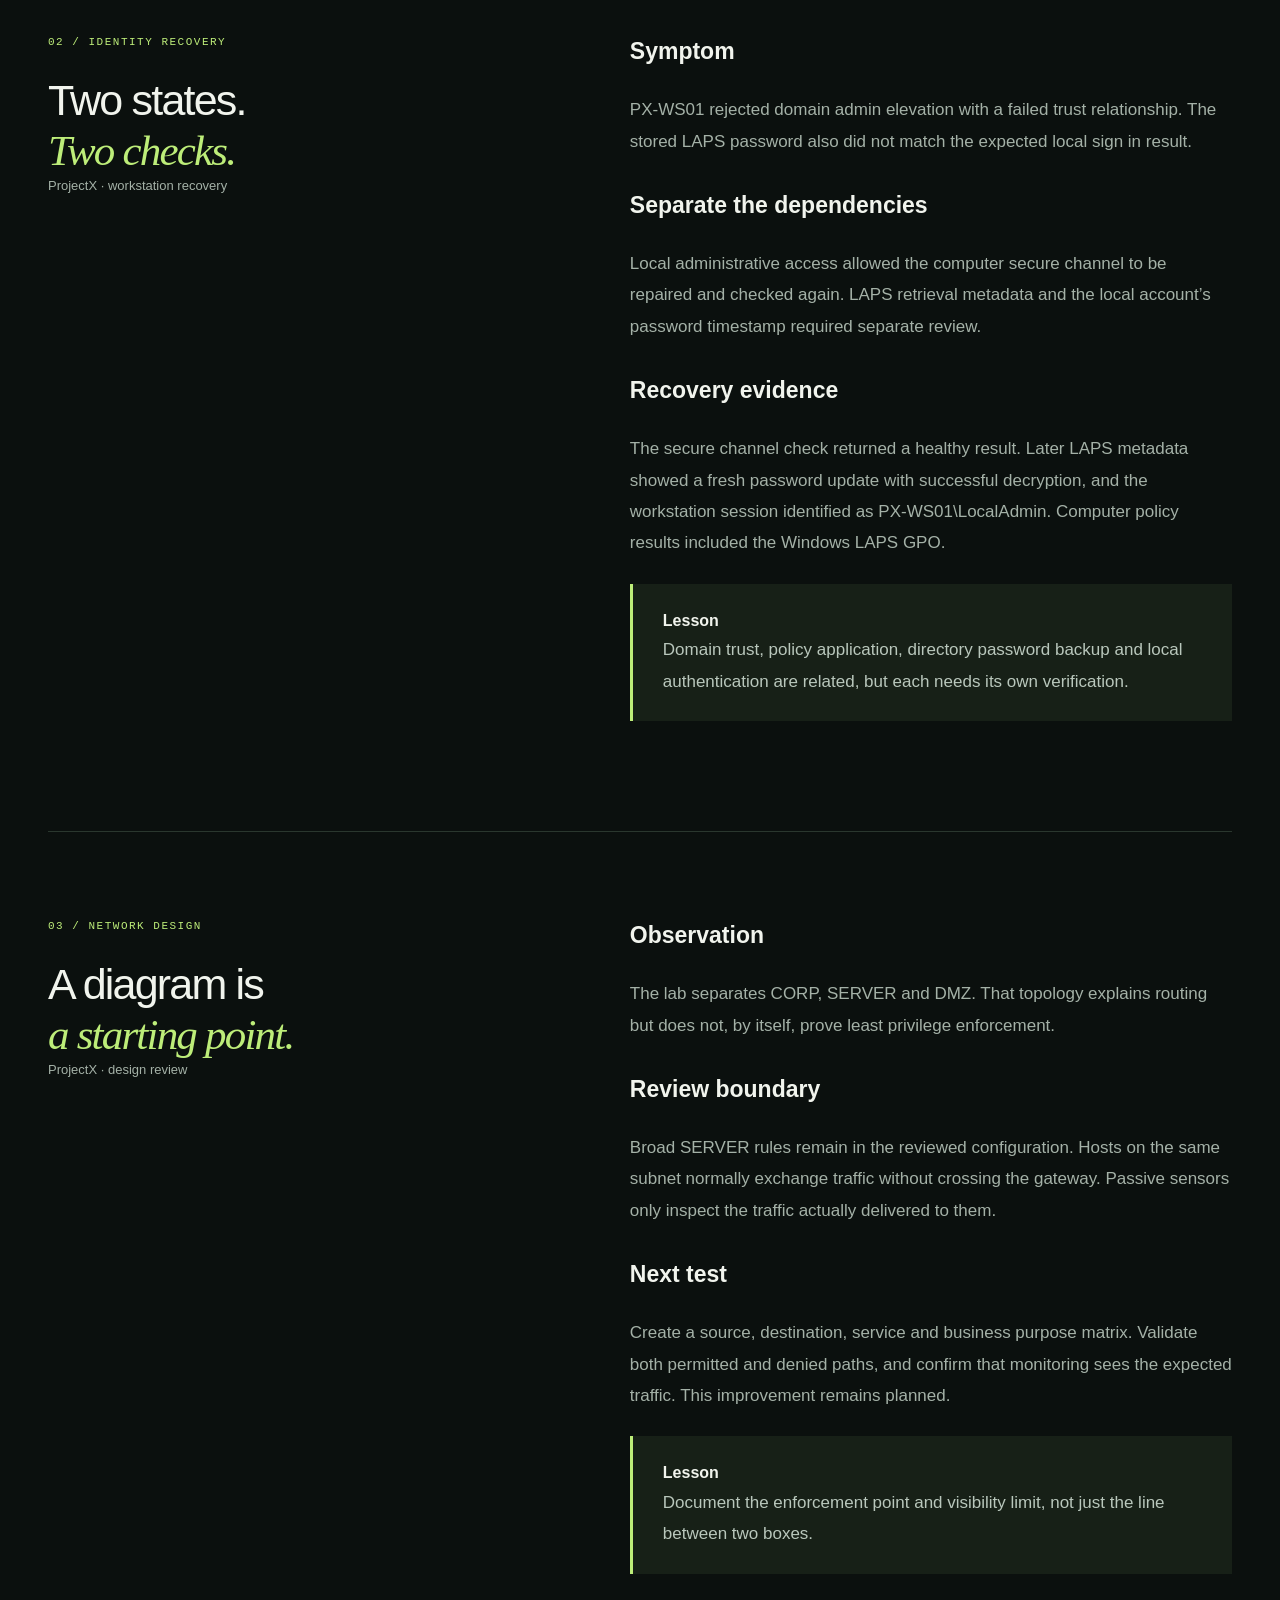
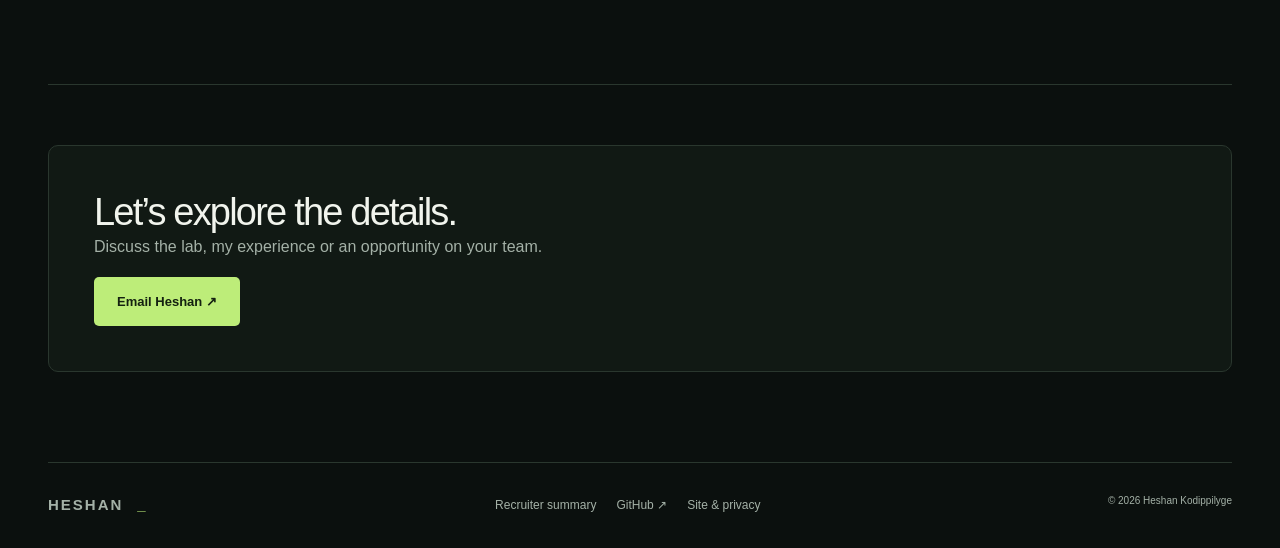
==== commit ec0e9123: "Polish portfolio wording" ====
--- a/notes.html
+++ b/notes.html
@@ -2,5 +2,5 @@
 <html lang="en"><head><meta charset="utf-8"><meta name="viewport" content="width=device-width,initial-scale=1"><meta name="theme-color" content="#0b100e"><meta name="description" content="ProjectX investigations: missing Wazuh alerts, workstation trust and LAPS recovery, and network boundary limitations."><meta property="og:title" content="Engineering field notes — Heshan"><meta property="og:description" content="ProjectX investigations: missing Wazuh alerts, workstation trust and LAPS recovery, and network boundary limitations."><meta property="og:type" content="website"><title>Engineering field notes.  Heshan Kodippilyge</title><link rel="icon" href="assets/favicon.svg" type="image/svg+xml"><link rel="stylesheet" href="styles.css"><script src="app.js" defer></script></head><body><a class="skip" href="#main">Skip to content</a><header class="site-header"><div class="nav wrap"><a class="brand" href="index.html" aria-label="Heshan home"><img src="assets/heshsec.svg" width="42" height="42" alt=""><span>HESHSEC<small>HESHAN KODIPPILYGE</small></span></a><button class="menu" aria-expanded="false" aria-controls="navigation" aria-label="Toggle navigation">Menu ☰</button><nav id="navigation" aria-label="Main navigation"><a href="index.html">Home</a><a href="capabilities.html">Capabilities</a><a href="projectx.html">ProjectX</a><a href="about.html">Experience</a><a href="notes.html">Field notes</a><a href="outlook.html">Roadmap</a><a class="nav-cta" href="index.html#connect">Contact <img class="icon" src="assets/icon-arrow.svg" width="24" height="24" alt=""></a></nav></div></header><main id="main"><section class="page-hero wrap"><p class="eyebrow">ENGINEERING NOTES / FROM PROJECTX</p><h1>Behind the result,<br><em>there’s a decision.</em></h1><p class="lead">Short field notes distilled from the lab evidence. Each connects a symptom to a diagnosis, a verification step and a useful engineering lesson.</p></section>
 <nav class="wrap note-index" aria-label="Field note topics"><a href="#detection">01 / Missing alert ↓</a><a href="#trust">02 / Trust &amp; LAPS ↓</a><a href="#boundaries">03 / Segmentation ↓</a></nav>
 <article id="detection" class="wrap journal"><div><p class="eyebrow">01 / DETECTION ENGINEERING</p><h2>A successful block.<br><em>A missing alert.</em></h2><p class="small">ProjectX · documented lab investigation</p></div><div class="prose"><h3>Symptom</h3><p>The Finance file screen blocked an inert with an executable filename file. The expected custom Wazuh alert did not appear.</p><h3>Investigation</h3><p>The Windows source event existed: SRMSVC event 8215. I traced the event through collection and rule matching instead of assuming the preventive control was at fault.</p><h3>Change and verification</h3><p>Correcting the custom rule’s parent to 60601 aligned it with the warning event. A fresh test correlated event record 1312 with Wazuh rule 100201, level 10, in central evidence.</p><div class="callout"><strong>Lesson</strong><p>Test the source event, transport and rule match as separate stages. A working preventive control does not guarantee a working detection pipeline.</p></div></div></article>
-<article id="trust" class="wrap journal"><div><p class="eyebrow">02 / IDENTITY RECOVERY</p><h2>Two states.<br><em>Two checks.</em></h2><p class="small">ProjectX · workstation recovery</p></div><div class="prose"><h3>Symptom</h3><p>PX-WS01 rejected domain admin elevation with a failed trust relationship. The stored LAPS password also did not match the expected local sign in result.</p><h3>Separate the dependencies</h3><p>Local administrative access allowed the computer secure channel to be repaired and checked again. LAPS retrieval metadata and the local account’s password timestamp required separate review.</p><h3>Recovery evidence</h3><p>The secure channel check returned a healthy result. Later LAPS metadata showed a fresh password update with successful decryption, and the workstation session identified as PX-WS01\LocalAdmin. Computer policy results included the Windows LAPS GPO.</p><div class="callout"><strong>Lesson</strong><p>Domain trust, policy application, directory password backup and local authentication are related. but each needs its own verification.</p></div></div></article>
+<article id="trust" class="wrap journal"><div><p class="eyebrow">02 / IDENTITY RECOVERY</p><h2>Two states.<br><em>Two checks.</em></h2><p class="small">ProjectX · workstation recovery</p></div><div class="prose"><h3>Symptom</h3><p>PX-WS01 rejected domain admin elevation with a failed trust relationship. The stored LAPS password also did not match the expected local sign in result.</p><h3>Separate the dependencies</h3><p>Local administrative access allowed the computer secure channel to be repaired and checked again. LAPS retrieval metadata and the local account’s password timestamp required separate review.</p><h3>Recovery evidence</h3><p>The secure channel check returned a healthy result. Later LAPS metadata showed a fresh password update with successful decryption, and the workstation session identified as PX-WS01\LocalAdmin. Computer policy results included the Windows LAPS GPO.</p><div class="callout"><strong>Lesson</strong><p>Domain trust, policy application, directory password backup and local authentication are related, but each needs its own verification.</p></div></div></article>
 <article id="boundaries" class="wrap journal"><div><p class="eyebrow">03 / NETWORK DESIGN</p><h2>A diagram is<br><em>a starting point.</em></h2><p class="small">ProjectX · design review</p></div><div class="prose"><h3>Observation</h3><p>The lab separates CORP, SERVER and DMZ. That topology explains routing but does not, by itself, prove least privilege enforcement.</p><h3>Review boundary</h3><p>Broad SERVER rules remain in the reviewed configuration. Hosts on the same subnet normally exchange traffic without crossing the gateway. Passive sensors only inspect the traffic actually delivered to them.</p><h3>Next test</h3><p>Create a source, destination, service and business purpose matrix. Validate both permitted and denied paths, and confirm that monitoring sees the expected traffic. This improvement remains planned.</p><div class="callout"><strong>Lesson</strong><p>Document the enforcement point and visibility limit, not just the line between two boxes.</p></div></div></article><aside class="end-cta wrap"><h2>Let’s explore the details.</h2><p>Discuss the lab, my experience or an opportunity on your team.</p><a class="button primary" href="mailto:heshankodippilyge@outlook.com">Email Heshan ↗</a></aside></main><footer class="wrap"><a class="brand" href="index.html">HESHAN<span class="lime">_</span></a><div class="footer-links"><a href="resume.html">Recruiter summary</a><a href="https://github.com/HeshSec">GitHub ↗</a><a href="privacy.html">Site &amp; privacy</a></div><span>© 2026 Heshan Kodippilyge</span></footer></body></html>
